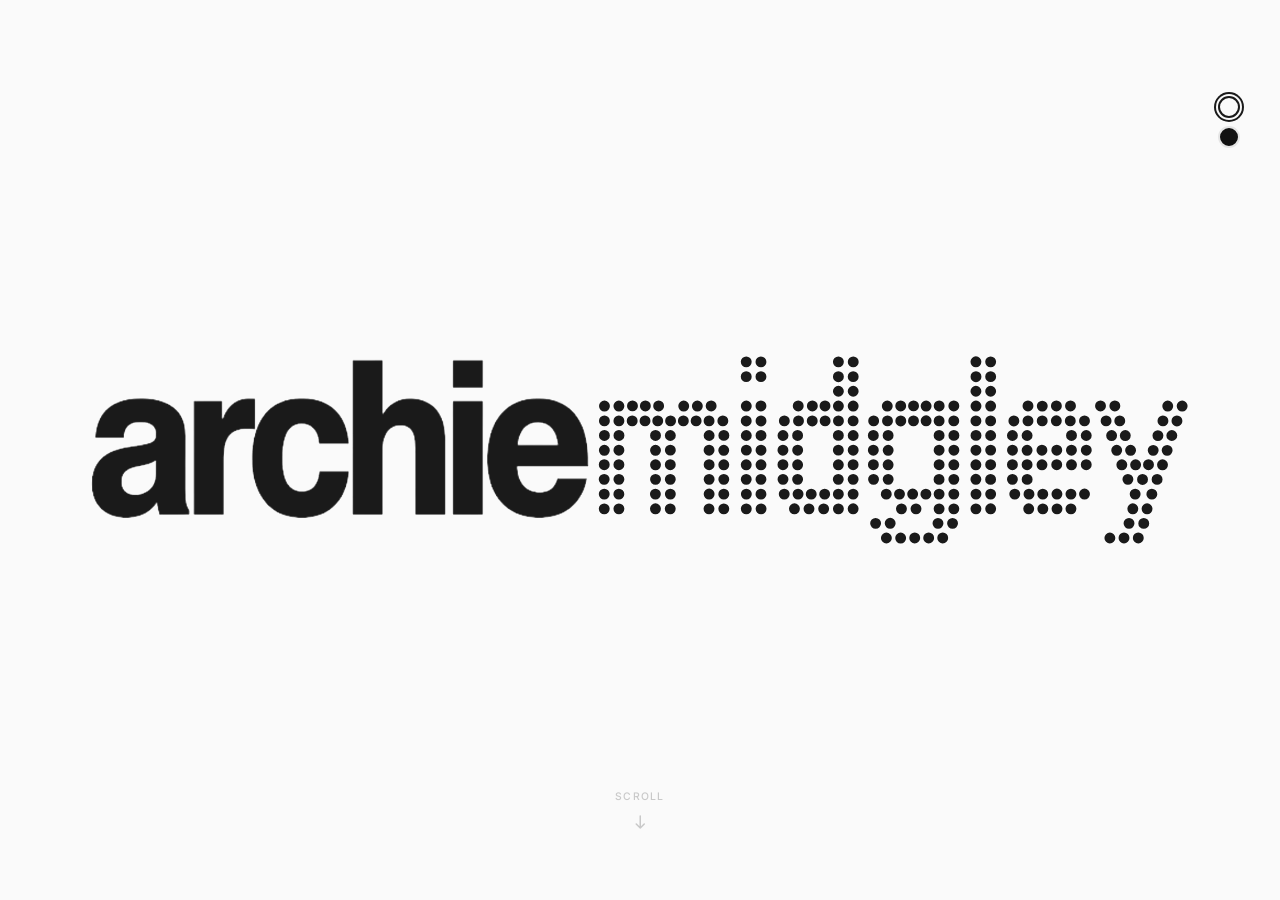
==== index.html @ 15569f4e "Replace floating Experience preview with an in-row gliding photo The photo now slides through the em" ====
<!DOCTYPE html>
<html lang="en">
<head>
    <meta charset="UTF-8">
    <meta name="viewport" content="width=device-width, initial-scale=1.0">
    <title>Archie Midgley - Design Engineer</title>
    <link rel="stylesheet" href="css/style.css?v=8">
    <link rel="preconnect" href="https://fonts.googleapis.com">
    <link rel="preconnect" href="https://fonts.gstatic.com" crossorigin>
    <link href="https://fonts.googleapis.com/css2?family=Bebas+Neue&family=Inter:wght@300;400;500;600;700&family=Space+Grotesk:wght@400;500;600;700&display=swap" rel="stylesheet">
</head>
<body>
    <!-- Navigation -->
    <nav class="nav" id="nav">
        <div class="nav__logo" id="menuToggle" aria-label="Toggle menu">
            <svg class="nav__icon" id="navIcon" viewBox="0 0 40 40" width="40" height="40">
                <line class="bar bar--left"  x1="8"  y1="28" x2="32" y2="28" stroke-width="2" stroke-linecap="round"/>
                <line class="bar bar--right" x1="8"  y1="20" x2="32" y2="20" stroke-width="2" stroke-linecap="round"/>
                <line class="bar bar--cross" x1="8"  y1="12" x2="32" y2="12" stroke-width="2" stroke-linecap="round"/>
            </svg>
        </div>
        <div class="nav__indicator">
            <span class="nav__section-label" id="sectionLabel">About</span>
        </div>
    </nav>

    <!-- Full-screen Menu Overlay -->
    <div class="menu" id="menu">
        <div class="menu__inner">
            <div class="menu__links">
                <a href="#about" class="menu__link" data-index="1">
                    <span class="menu__number">01</span>
                    <span class="menu__text">About</span>
                </a>
                <a href="#experience" class="menu__link" data-index="2">
                    <span class="menu__number">02</span>
                    <span class="menu__text">Experience</span>
                </a>
                <a href="#projects" class="menu__link" data-index="3">
                    <span class="menu__number">03</span>
                    <span class="menu__text">Projects</span>
                </a>
                <a href="#extras" class="menu__link" data-index="4">
                    <span class="menu__number">04</span>
                    <span class="menu__text">Extras</span>
                </a>
                <a href="#contact" class="menu__link" data-index="5">
                    <span class="menu__number">05</span>
                    <span class="menu__text">Contact</span>
                </a>
            </div>
            <div class="menu__footer">
                <p class="menu__footer-text">Design Engineer Portfolio</p>
            </div>
        </div>
    </div>

    <!-- Page Sections -->
    <main class="main" id="main">

        <!-- HERO TITLE -->
        <section class="section section--hero active" id="hero" data-section="0">
            <div class="hero" id="heroArea">
                <canvas class="hero__canvas" id="heroCanvas"></canvas>
                <h1 class="hero__title" id="heroTitle">Archie Midgley</h1>
                <div class="hero__scroll-hint">
                    <span>Scroll</span>
                    <svg width="16" height="24" viewBox="0 0 16 24" fill="none">
                        <path d="M8 4v12M4 12l4 4 4-4" stroke="currentColor" stroke-width="1.5" stroke-linecap="round" stroke-linejoin="round"/>
                    </svg>
                </div>
            </div>
        </section>

        <!-- ABOUT -->
        <section class="section section--about" id="about" data-section="1">
            <div class="section__container">
                <div class="section__header">
                    <span class="section__number">01</span>
                    <h1 class="section__title">About</h1>
                </div>
                <div class="about__grid">
                    <div class="about__portrait">
                        <div class="about__image-wrapper">
                            <img src="images/portrait.jpg?v=3" alt="Archie Midgley" class="about__image" onerror="this.parentElement.classList.add('placeholder')">
                            <div class="about__image-placeholder"><span>Your Photo</span></div>
                        </div>
                    </div>
                    <div class="about__content">
                        <h2 class="about__headline">Design Engineer<br>creating at the intersection of<br>form &amp; function.</h2>
                        <div class="about__bio">
                            <p>I'm Archie Midgley - a motivated engineer, pursuing a Masters degree in Design Engineering at <span style="color: var(--color-text); font-weight: 500;">Imperial College London</span>, whilst serving as COO at a footwear startup - Shape Shoes.</p>
                            <p>Currently in my final year of study, I am driven to create products where form, function, and manufacturing logic work as one cohesive system.</p>
                            <p>My work spans product design, industrial design, and medical engineering - always with a focus on simplicity and purpose.</p>
                        </div>
                        <div class="about__details">
                            <div class="about__detail">
                                <span class="about__label">Location</span>
                                <span class="about__value">London, United Kingdom</span>
                            </div>
                            <div class="about__detail">
                                <span class="about__label">Discipline</span>
                                <span class="about__value">Design Engineering (MEng)</span>
                            </div>
                            <div class="about__detail">
                                <span class="about__label">Focus</span>
                                <span class="about__value">Product &amp; Industrial Design</span>
                            </div>
                        </div>
                    </div>
                </div>
                <div class="section__footer-spacer"></div>
            </div>
        </section>

        <!-- EXPERIENCE -->
        <section class="section section--experience" id="experience" data-section="2">
            <div class="section__container">
                <div class="section__header">
                    <span class="section__number">02</span>
                    <h1 class="section__title">Experience</h1>
                </div>
                <div class="xp" id="xpList">
                    <a href="experience.html?id=1" class="xp__row xp__row--link" data-cursor="View">
                        <span class="xp__num">01</span>
                        <span class="xp__company">Shape Shoes</span>
                        <span class="xp__role">COO &amp; Design Engineer</span>
                        <span class="xp__date">Sep 2023 - Present</span>
                        <span class="xp__arrow" aria-hidden="true">&#8599;</span>
                        <div class="xp__detail">
                            <div class="xp__detail-inner">
                                <img src="images/experience-01.jpg" alt="Shape Shoes" class="xp__thumb" loading="lazy">
                                <p class="xp__desc">A London-based, 3D-printed footwear startup, designing shoes with major worldwide collaborations to tell artists' stories through physical design. Work spanning 3D-printed prototyping, iterative design for clients, and large-scale manufacturing operations.</p>
                                <div class="xp__tags"><span class="tag">CAD</span><span class="tag">DFMA</span><span class="tag">Additive Manufacturing</span><span class="tag">Marketing</span></div>
                                <span class="xp__cta">Open experience &#8599;</span>
                            </div>
                        </div>
                    </a>
                    <a href="experience.html?id=3" class="xp__row xp__row--link" data-cursor="View">
                        <span class="xp__num">02</span>
                        <span class="xp__company">Institute of Science Tokyo</span>
                        <span class="xp__role">Soft Robotics Research Intern</span>
                        <span class="xp__date">Sep 2026 - Oct 2026</span>
                        <span class="xp__arrow" aria-hidden="true">&#8599;</span>
                        <div class="xp__detail">
                            <div class="xp__detail-inner">
                                <img src="images/experience-06.jpg" alt="Institute of Science Tokyo" class="xp__thumb" loading="lazy">
                                <p class="xp__desc">A month at the Yoshida Research Group, building a wearable device driven by thin McKibben artificial muscles to actuate the index and middle fingers - controlled from an Arduino to play a piano melody or respond live to keyboard input.</p>
                                <div class="xp__tags"><span class="tag">Soft Robotics</span><span class="tag">Pneumatics</span><span class="tag">Pressure Calculations</span><span class="tag">Arduino</span></div>
                                <span class="xp__cta">Open experience &#8599;</span>
                            </div>
                        </div>
                    </a>
                    <a href="experience.html?id=2" class="xp__row xp__row--link" data-cursor="View">
                        <span class="xp__num">03</span>
                        <span class="xp__company">Orthoson</span>
                        <span class="xp__role">Design Engineer</span>
                        <span class="xp__date">Mar 2026 - Sep 2026</span>
                        <span class="xp__arrow" aria-hidden="true">&#8599;</span>
                        <div class="xp__detail">
                            <div class="xp__detail-inner">
                                <img src="images/experience-02-preview.jpg" alt="Orthoson" class="xp__thumb" loading="lazy">
                                <p class="xp__desc">Oxford-backed medical company developing a bio-structural gel to restore intervertebral disc degeneration and treat back pain. Tasked with designing the injection system tray and the user interface of the Pressure Monitoring System.</p>
                                <div class="xp__tags"><span class="tag">SolidWorks</span><span class="tag">DFMA</span><span class="tag">JavaScript</span></div>
                                <span class="xp__cta">Open experience &#8599;</span>
                            </div>
                        </div>
                    </a>
                    <div class="xp__row" tabindex="0">
                        <span class="xp__num">04</span>
                        <span class="xp__company">Onlock Learning</span>
                        <span class="xp__role">Web Designer &amp; Business Strategist</span>
                        <span class="xp__date">Jul 2023 - Jan 2024</span>
                        <span class="xp__arrow" aria-hidden="true">+</span>
                        <div class="xp__detail">
                            <div class="xp__detail-inner">
                                <img src="images/experience-03.jpg" alt="Onlock Learning" class="xp__thumb" loading="lazy">
                                <p class="xp__desc">STEM educational platform leveraging AI education tools. After aiding initial company development through media posts and business direction, I co-designed an addictive, web-based mathematics game to test mental maths skills and promote website engagement.</p>
                                <div class="xp__tags"><span class="tag">JavaScript</span><span class="tag">HTML</span><span class="tag">CSS</span><span class="tag">Business Strategy</span></div>
                                
                            </div>
                        </div>
                    </div>
                    <div class="xp__row" tabindex="0">
                        <span class="xp__num">05</span>
                        <span class="xp__company">BBC Newsnight</span>
                        <span class="xp__role">Graphic Design Intern</span>
                        <span class="xp__date">Jul 2023 - Aug 2023</span>
                        <span class="xp__arrow" aria-hidden="true">+</span>
                        <div class="xp__detail">
                            <div class="xp__detail-inner">
                                <img src="images/experience-04.jpg" alt="BBC Newsnight" class="xp__thumb" loading="lazy">
                                <p class="xp__desc">Designing graphic screens for Newsnight studio; exploring layout, composition, and motion - pushing designs through to moving imagery aired live on BBC Newsnight.</p>
                                <div class="xp__tags"><span class="tag">Graphic Design</span><span class="tag">Adobe Photoshop</span><span class="tag">Adobe After Effects</span></div>
                                
                            </div>
                        </div>
                    </div>
                    <div class="xp__row" tabindex="0">
                        <span class="xp__num">06</span>
                        <span class="xp__company">Brinkworth Design</span>
                        <span class="xp__role">Design Intern</span>
                        <span class="xp__date">Jun 2022 - Jul 2022</span>
                        <span class="xp__arrow" aria-hidden="true">+</span>
                        <div class="xp__detail">
                            <div class="xp__detail-inner">
                                <img src="images/experience-05.jpg" alt="Brinkworth Design" class="xp__thumb" loading="lazy">
                                <p class="xp__desc">Interior design studio with work spanning Harrods and Supreme. Tasked with creating initial design concepts for a new retail client in New York, and participated in the annual workshop event to design and manufacture a bespoke lighting system.</p>
                                <div class="xp__tags"><span class="tag">Prototyping</span><span class="tag">Lighting Design</span><span class="tag">Materials</span></div>
                                
                            </div>
                        </div>
                    </div>
                </div>
                <div class="section__footer-spacer"></div>
            </div>
        </section>

        <!-- PROJECTS -->
        <section class="section section--projects" id="projects" data-section="3">
            <div class="section__container">
                <div class="section__header">
                    <span class="section__number">03</span>
                    <h1 class="section__title">Projects</h1>
                </div>
                <div class="projects__grid">

                    <a href="project.html?id=1" class="project__card" data-cursor="View">
                        <div class="project__inner">
                            <div class="project__image-wrapper">
                                <img src="images/project-01.jpg" data-dark-src="images/project-01-dark.jpg" alt="Project 1" class="project__image" onerror="this.parentElement.classList.add('placeholder')">
                                <div class="project__image-placeholder"><span>Project Image</span></div>
                            </div>
                            <div class="project__glare" aria-hidden="true"></div>
                            <div class="project__info">
                                <span class="project__category"><span class="project__num">01</span>Human-Centered Design</span>
                                <h3 class="project__title">LumaPath</h3>
                                <div class="project__summary-wrap"><p class="project__summary">Refugee camp lighting system to improve evacuation safety.</p></div>
                            </div>
                        </div>
                    </a>

                    <a href="project.html?id=2" class="project__card" data-cursor="View">
                        <div class="project__inner">
                            <div class="project__image-wrapper">
                                <img src="images/project-02.jpg" data-dark-src="images/project-02-dark.jpg" alt="Project 2" class="project__image" onerror="this.parentElement.classList.add('placeholder')">
                                <div class="project__image-placeholder"><span>Project Image</span></div>
                            </div>
                            <div class="project__glare" aria-hidden="true"></div>
                            <div class="project__info">
                                <span class="project__category"><span class="project__num">02</span>Industrial Futures Design</span>
                                <h3 class="project__title">Byte</h3>
                                <div class="project__summary-wrap"><p class="project__summary">Improving circadian health through salivary biomarker tracking.</p></div>
                            </div>
                        </div>
                    </a>

                    <a href="project.html?id=4" class="project__card" data-cursor="View">
                        <div class="project__inner">
                            <div class="project__image-wrapper">
                                <img src="images/project-04.jpg" data-dark-src="images/project-04-dark.jpg" alt="Project 4" class="project__image" onerror="this.parentElement.classList.add('placeholder')">
                                <div class="project__image-placeholder"><span>Project Image</span></div>
                            </div>
                            <div class="project__glare" aria-hidden="true"></div>
                            <div class="project__info">
                                <span class="project__category"><span class="project__num">03</span>Audio Experience Design</span>
                                <h3 class="project__title">Ponder</h3>
                                <div class="project__summary-wrap"><p class="project__summary">Immersive audio installation to prompt sustainability within our oceans.</p></div>
                            </div>
                        </div>
                    </a>

                    <a href="project.html?id=5" class="project__card" data-cursor="View">
                        <div class="project__inner">
                            <div class="project__image-wrapper">
                                <img src="images/project-05.jpg" data-dark-src="images/project-05-dark.jpg" alt="Project 5" class="project__image" onerror="this.parentElement.classList.add('placeholder')">
                                <div class="project__image-placeholder"><span>Project Image</span></div>
                            </div>
                            <div class="project__glare" aria-hidden="true"></div>
                            <div class="project__info">
                                <span class="project__category"><span class="project__num">04</span>Finite Element Analysis</span>
                                <h3 class="project__title">Temporomandibular Implant</h3>
                                <div class="project__summary-wrap"><p class="project__summary">Optimising and testing an weight-optimised implant.</p></div>
                            </div>
                        </div>
                    </a>

                    <a href="project.html?id=6" class="project__card" data-cursor="View">
                        <div class="project__inner">
                            <div class="project__image-wrapper">
                                <img src="images/project-06.jpg" data-dark-src="images/project-06-dark.jpg" alt="Project 6" class="project__image" onerror="this.parentElement.classList.add('placeholder')">
                                <div class="project__image-placeholder"><span>Project Image</span></div>
                            </div>
                            <div class="project__glare" aria-hidden="true"></div>
                            <div class="project__info">
                                <span class="project__category"><span class="project__num">05</span>Physical Electronics</span>
                                <h3 class="project__title">HighLighter</h3>
                                <div class="project__summary-wrap"><p class="project__summary">Spotlight-tracked pen movement for illuminated reading or writing.</p></div>
                            </div>
                        </div>
                    </a>

                    <a href="project.html?id=8" class="project__card" data-cursor="View">
                        <div class="project__inner">
                            <div class="project__image-wrapper">
                                <img src="images/project-08.jpg" data-dark-src="images/project-08-dark.jpg" alt="Project 8" class="project__image" onerror="this.parentElement.classList.add('placeholder')">
                                <div class="project__image-placeholder"><span>Project Image</span></div>
                            </div>
                            <div class="project__glare" aria-hidden="true"></div>
                            <div class="project__info">
                                <span class="project__category"><span class="project__num">06</span>Medical Design Engineering</span>
                                <h3 class="project__title">Leap Pen</h3>
                                <div class="project__summary-wrap"><p class="project__summary">Making insulin injections a pain-free learning process for kids.</p></div>
                            </div>
                        </div>
                    </a>

                </div>
                <div class="section__footer-spacer"></div>
            </div>
        </section>

        <!-- EXTRAS -->
        <section class="section section--extras" id="extras" data-section="4">
            <div class="section__container">
                <div class="section__header">
                    <span class="section__number">04</span>
                    <h1 class="section__title">Extras</h1>
                </div>
                <div class="extra__grid">

                    <div class="extra__item">
                        <div class="extra__image-wrapper">
                            <img src="images/extra-01.jpg" alt="Shotokan Karate" class="extra__image" onerror="this.parentElement.classList.add('placeholder')">
                            <div class="extra__image-placeholder"><span>Image</span></div>
                        </div>
                        <div class="extra__title">Shotokan Karate</div>
                        <p class="extra__desc">2nd Dan black belt and former member of the England squad; years of training in discipline and teamwork.</p>
                    </div>

                    <div class="extra__item">
                        <div class="extra__image-wrapper">
                            <img src="images/extra-04.jpg?v=2" alt="Imperial Advisory Board Meeting" class="extra__image" onerror="this.parentElement.classList.add('placeholder')">
                            <div class="extra__image-placeholder"><span>Image</span></div>
                        </div>
                        <div class="extra__title">Imperial Advisory Board 2025</div>
                        <p class="extra__desc">Spoke and presented a gift at the 2025 Annual Imperial College Advisory Board meeting.</p>
                    </div>

                    <div class="extra__item">
                        <div class="extra__image-wrapper">
                            <img src="images/extra-02.jpg" alt="National Art &amp; Design Saturday Club" class="extra__image" onerror="this.parentElement.classList.add('placeholder')">
                            <div class="extra__image-placeholder"><span>Image</span></div>
                        </div>
                        <div class="extra__title">National Art &amp; Design Saturday Club</div>
                        <p class="extra__desc">Completed the national Saturday Club programme, with final work selected and presented at Somerset House.</p>
                    </div>

                    <div class="extra__item">
                        <div class="extra__image-wrapper">
                            <img src="images/extra-03.jpg" alt="P&amp;G Design Hackathon" class="extra__image" onerror="this.parentElement.classList.add('placeholder')">
                            <div class="extra__image-placeholder"><span>Image</span></div>
                        </div>
                        <div class="extra__title">AIESEC Hackathon Winner</div>
                        <p class="extra__desc">1st Place at the AIESEC x IMPERIAL robotics design engineering hackathon.</p>
                    </div>

                </div>
                <div class="section__footer-spacer"></div>
            </div>
        </section>

        <!-- CONTACT -->
        <section class="section section--contact" id="contact" data-section="5">
            <div class="section__container">
                <div class="section__header">
                    <span class="section__number">05</span>
                    <h1 class="section__title">Contact</h1>
                </div>
                <div class="contact__centered">
                    <h2 class="contact__headline">Let's work<br>together.</h2>
                    <p class="contact__text">I'm always open to new opportunities - whether that's an internship, collaboration, or just a conversation. Feel free to get in touch and say hello!</p>
                    <div class="contact__links">
                        <a href="mailto:midgleyarchie@gmail.com" class="contact__link">
                            <span class="contact__link-label">Email</span>
                            <span class="contact__link-value">midgleyarchie@gmail.com</span>
                        </a>
                        <a href="tel:+447512574099" class="contact__link">
                            <span class="contact__link-label">Phone</span>
                            <span class="contact__link-value">+44 7512 574099</span>
                        </a>
                        <a href="https://linkedin.com/in/archie-midgley" target="_blank" rel="noopener" class="contact__link">
                            <span class="contact__link-label">LinkedIn</span>
                            <span class="contact__link-value">linkedin.com/in/archie-midgley</span>
                        </a>
                    </div>
                </div>
                <div class="section__footer-spacer"></div>
            </div>
        </section>

    </main>

    <!-- Theme Switcher -->
    <div class="theme-switcher" id="themeSwitcher">
        <button class="theme-switcher__btn theme-switcher__btn--light active" data-theme="light" aria-label="Light theme"></button>
        <button class="theme-switcher__btn theme-switcher__btn--dark" data-theme="dark" aria-label="Dark theme"></button>
    </div>

    <!-- Page Progress -->
    <div class="progress" id="progress">
        <div class="progress__track">
            <div class="progress__fill" id="progressFill"></div>
        </div>
        <div class="progress__dots">
            <button class="progress__dot active" data-section="0" aria-label="Go to Home"></button>
            <button class="progress__dot" data-section="1" aria-label="Go to About"></button>
            <button class="progress__dot" data-section="2" aria-label="Go to Experience"></button>
            <button class="progress__dot" data-section="3" aria-label="Go to Projects"></button>
            <button class="progress__dot" data-section="4" aria-label="Go to Extras"></button>
            <button class="progress__dot" data-section="5" aria-label="Go to Contact"></button>
        </div>
    </div>

    <script src="js/cursor.js?v=5"></script>
    <script src="js/main.js?v=3"></script>
    <script src="js/logo-data.js?v=4"></script>
    <script src="js/warp.js?v=4"></script>
    <script src="js/lists.js?v=2"></script>
</body>
</html>
---- css/style.css ----
/* ============================================
   DESIGN ENGINEER PORTFOLIO
   Minimalist · Industrial · Modern
   ============================================ */

/* --- Reset & Base --- */
*, *::before, *::after {
    margin: 0;
    padding: 0;
    box-sizing: border-box;
}

:root {
    --color-bg: #FAFAFA;
    --color-surface: #FFFFFF;
    --color-text: #1A1A1A;
    --color-text-secondary: #6B6B6B;
    --color-text-tertiary: #999999;
    --color-accent: #1A1A1A;
    --color-border: #E5E5E5;
    --color-border-light: #F0F0F0;
    --color-hover: #F5F5F5;
    --color-tag-bg: #F2F2F2;

    --font-primary: 'Inter', -apple-system, BlinkMacSystemFont, sans-serif;
    --font-display: 'Space Grotesk', 'Inter', sans-serif;

    --space-xs: 0.5rem;
    --space-sm: 1rem;
    --space-md: 1.5rem;
    --space-lg: 2.5rem;
    --space-xl: 4rem;
    --space-2xl: 6rem;
    --space-3xl: 10rem;

    --nav-height: 80px;
    --transition-fast: 0.2s cubic-bezier(0.4, 0, 0.2, 1);
    --transition-medium: 0.4s cubic-bezier(0.4, 0, 0.2, 1);
    --transition-slow: 0.6s cubic-bezier(0.4, 0, 0.2, 1);
    --transition-spring: 0.8s cubic-bezier(0.16, 1, 0.3, 1);
}

html {
    font-size: 16px;
    scroll-behavior: smooth;
    -webkit-font-smoothing: antialiased;
    -moz-osx-font-smoothing: grayscale;
    cursor: none;
}

/* --- Custom Cursor --- */
.cursor {
    position: fixed;
    top: 0;
    left: 0;
    width: 16px;
    height: 16px;
    border-radius: 50%;
    border: 2.5px solid #1A1A1A;
    pointer-events: none;
    z-index: 99999;
    transform: translate(-50%, -50%);
    transition: width 0.25s cubic-bezier(0.25, 0.46, 0.45, 0.94),
                height 0.25s cubic-bezier(0.25, 0.46, 0.45, 0.94),
                background-color 0.25s ease,
                border-color 0.25s ease,
                opacity 0.25s ease;
    background: transparent;
    will-change: transform;
}

.cursor--hover {
    width: 50px;
    height: 50px;
    background: rgba(26, 26, 26, 0.08);
    border-color: #1A1A1A;
}

.cursor--hidden {
    opacity: 0;
}

body.dark .cursor {
    border-color: #F0F0F0;
}

body.dark .cursor--hover {
    background: rgba(240, 240, 240, 0.1);
    border-color: #F0F0F0;
}

/* Hide default cursor on all interactive elements */
*, *::before, *::after {
    cursor: none;
}

a, button, [role="button"], input, select, textarea, label {
    cursor: none;
}

body {
    font-family: var(--font-primary);
    background-color: var(--color-bg);
    color: var(--color-text);
    line-height: 1.6;
    overflow: hidden;
    height: 100vh;
    width: 100vw;
}

body.body--project {
    overflow-y: auto;
    overflow-x: hidden;
    height: auto;
}

a {
    color: inherit;
    text-decoration: none;
}

img {
    display: block;
    max-width: 100%;
    height: auto;
}

button {
    border: none;
    background: none;
    cursor: pointer;
    font-family: inherit;
}

/* --- Typography Scale --- */
h1 {
    font-family: var(--font-display);
    font-size: clamp(3rem, 8vw, 6rem);
    font-weight: 600;
    line-height: 1.05;
    letter-spacing: -0.03em;
    color: var(--color-text);
}

h2 {
    font-family: var(--font-display);
    font-size: clamp(1.75rem, 4vw, 2.75rem);
    font-weight: 500;
    line-height: 1.2;
    letter-spacing: -0.02em;
    color: var(--color-text);
}

h3 {
    font-family: var(--font-display);
    font-size: clamp(1.25rem, 2.5vw, 1.75rem);
    font-weight: 500;
    line-height: 1.3;
    letter-spacing: -0.01em;
}

p {
    font-size: 1rem;
    line-height: 1.7;
    color: var(--color-text-secondary);
    max-width: 600px;
}

/* --- Navigation --- */
.nav {
    position: fixed;
    top: 0;
    left: 0;
    right: 0;
    height: var(--nav-height);
    display: flex;
    align-items: center;
    justify-content: space-between;
    padding: 0 var(--space-lg);
    z-index: 1000;
    background: transparent;
    transition: background var(--transition-fast);
}

.nav__logo {
    width: 40px;
    height: 40px;
    cursor: pointer;
    display: flex;
    align-items: center;
    justify-content: center;
    position: relative;
    z-index: 1001;
}

.nav__back {
    width: 40px;
    height: 40px;
    display: flex;
    align-items: center;
    justify-content: center;
    color: var(--color-text);
    transition: transform var(--transition-fast);
}

.nav__back:hover {
    transform: translateX(-3px);
}

.nav__icon {
    transition: transform var(--transition-spring);
}

.nav__icon .bar {
    stroke: var(--color-text);
    transition: all 0.5s cubic-bezier(0.16, 1, 0.3, 1);
}

.nav__indicator {
    opacity: 1;
    transition: opacity var(--transition-fast);
}

.nav__section-label {
    font-family: var(--font-primary);
    font-size: 0.75rem;
    font-weight: 500;
    letter-spacing: 0.1em;
    text-transform: uppercase;
    color: var(--color-text-secondary);
}

/* --- Full-screen Menu --- */
.menu {
    position: fixed;
    top: 0;
    left: 0;
    width: 100vw;
    height: 100vh;
    background: var(--color-surface);
    z-index: 999;
    display: flex;
    align-items: center;
    justify-content: center;
    opacity: 0;
    visibility: hidden;
    transition: opacity var(--transition-slow), visibility var(--transition-slow);
}

.menu.active {
    opacity: 1;
    visibility: visible;
}

.menu__inner {
    text-align: left;
    width: 100%;
    max-width: 800px;
    padding: 0 var(--space-lg);
}

.menu__links {
    display: flex;
    flex-direction: column;
    gap: var(--space-md);
}

.menu__link {
    display: flex;
    align-items: baseline;
    gap: var(--space-md);
    padding: var(--space-sm) 0;
    border-bottom: 1px solid var(--color-border-light);
    opacity: 0;
    transform: translateY(30px);
    transition: opacity var(--transition-medium), transform var(--transition-spring), color var(--transition-fast);
}

.menu.active .menu__link {
    opacity: 1;
    transform: translateY(0);
}

.menu.active .menu__link:nth-child(1) { transition-delay: 0.1s; }
.menu.active .menu__link:nth-child(2) { transition-delay: 0.15s; }
.menu.active .menu__link:nth-child(3) { transition-delay: 0.2s; }
.menu.active .menu__link:nth-child(4) { transition-delay: 0.25s; }
.menu.active .menu__link:nth-child(5) { transition-delay: 0.3s; }

.menu__link:hover {
    color: var(--color-text-tertiary);
}

.menu__link:hover .menu__text {
    transform: translateX(10px);
}

.menu__number {
    font-family: var(--font-primary);
    font-size: 0.8rem;
    font-weight: 400;
    color: var(--color-text-tertiary);
    letter-spacing: 0.05em;
    min-width: 30px;
}

.menu__text {
    font-family: var(--font-display);
    font-size: clamp(2.5rem, 6vw, 5rem);
    font-weight: 600;
    letter-spacing: -0.03em;
    line-height: 1.1;
    transition: transform var(--transition-spring);
}

.menu__footer {
    margin-top: var(--space-2xl);
    opacity: 0;
    transform: translateY(20px);
    transition: opacity var(--transition-medium) 0.3s, transform var(--transition-spring) 0.3s;
}

.menu.active .menu__footer {
    opacity: 1;
    transform: translateY(0);
}

.menu__footer-text {
    font-size: 0.8rem;
    color: var(--color-text-tertiary);
    letter-spacing: 0.08em;
    text-transform: uppercase;
}

/* --- Main Content --- */
.main {
    height: 100vh;
    overflow: hidden;
    position: relative;
}

/* --- Sections --- */
.section {
    position: absolute;
    top: 0;
    left: 0;
    width: 100%;
    height: 100vh;
    overflow-y: auto;
    padding: calc(var(--nav-height) + var(--space-md)) var(--space-lg) var(--space-lg);
    opacity: 0;
    visibility: hidden;
    transform: translateY(40px);
    transition: opacity var(--transition-slow), transform var(--transition-spring), visibility var(--transition-slow);
    scrollbar-width: thin;
    scrollbar-color: var(--color-border) transparent;
}

.section::-webkit-scrollbar {
    width: 4px;
}

.section::-webkit-scrollbar-track {
    background: transparent;
}

.section::-webkit-scrollbar-thumb {
    background: var(--color-border);
    border-radius: 2px;
}

.section.active {
    opacity: 1;
    visibility: visible;
    transform: translateY(0);
    z-index: 1;
}

.section__container {
    max-width: 1200px;
    margin: 0 auto;
}

.section__header {
    display: flex;
    align-items: baseline;
    gap: var(--space-md);
    margin-bottom: var(--space-2xl);
}

.section__number {
    font-family: var(--font-primary);
    font-size: 0.8rem;
    font-weight: 400;
    color: var(--color-text-tertiary);
    letter-spacing: 0.05em;
}

.section__title {
    opacity: 0;
    transform: translateY(20px);
    animation: none;
}

.section.active .section__title {
    animation: fadeInUp 0.8s cubic-bezier(0.16, 1, 0.3, 1) 0.1s forwards;
}

.section__footer-spacer {
    height: 15vh;
}

@keyframes fadeInUp {
    to {
        opacity: 1;
        transform: translateY(0);
    }
}

/* --- Hero Title Section --- */
.section--hero {
    padding: 0;
}

.hero {
    width: 100%;
    height: 100vh;
    display: flex;
    align-items: center;
    justify-content: center;
    position: relative;
    overflow: hidden;
    background: var(--color-bg);
}

.hero__canvas {
    position: absolute;
    top: 0;
    left: 0;
    width: 100%;
    height: 100%;
    z-index: 1;
}

.hero__title {
    position: absolute;
    opacity: 0;
    pointer-events: none;
    user-select: none;
    z-index: -1;
}

.hero__scroll-hint {
    position: absolute;
    bottom: var(--space-xl);
    left: 50%;
    transform: translateX(-50%);
    display: flex;
    flex-direction: column;
    align-items: center;
    gap: 6px;
    z-index: 3;
    opacity: 0.5;
    animation: hintBounce 2s ease-in-out infinite;
}

.hero__scroll-hint span {
    font-family: var(--font-primary);
    font-size: 0.65rem;
    font-weight: 500;
    letter-spacing: 0.12em;
    text-transform: uppercase;
    color: var(--color-text-tertiary);
}

.hero__scroll-hint svg {
    color: var(--color-text-tertiary);
}

@keyframes hintBounce {
    0%, 100% { transform: translateX(-50%) translateY(0); }
    50% { transform: translateX(-50%) translateY(6px); }
}

/* Hide nav and progress on hero */
body.hero-active .nav {
    opacity: 0;
    pointer-events: none;
    transition: opacity var(--transition-medium);
}

body.hero-active .progress {
    opacity: 0;
    pointer-events: none;
    transition: opacity var(--transition-medium);
}

body.hero-active .theme-switcher {
    z-index: 1001;
}

body:not(.hero-active) .nav,
body:not(.hero-active) .progress {
    opacity: 1;
    pointer-events: auto;
    transition: opacity var(--transition-medium);
}

/* --- Clickable Experience Items --- */
.experience__item--link {
    display: grid;
    grid-template-columns: 300px 1fr;
    gap: var(--space-lg);
    align-items: start;
    padding-bottom: var(--space-lg);
    border-bottom: 1px solid var(--color-border-light);
    text-decoration: none;
    color: inherit;
    cursor: pointer;
    transition: opacity var(--transition-fast);
}

.experience__item--link:hover {
    opacity: 0.75;
}

.experience__item--link:hover .experience__company {
    color: var(--color-text-secondary);
}

/* --- About Section --- */
.about__grid {
    display: grid;
    grid-template-columns: 1fr 1.4fr;
    gap: var(--space-2xl);
    align-items: stretch;
}

.about__portrait {
    position: relative;
    top: 0;
}

.about__image-wrapper {
    width: 100%;
    aspect-ratio: 3 / 4;
    overflow: hidden;
    background: var(--color-tag-bg);
    position: relative;
}

.about__image {
    width: 100%;
    height: 100%;
    object-fit: cover;
    transition: transform var(--transition-slow);
}

.about__image-wrapper:hover .about__image {
    transform: scale(1.03);
}

.about__image-wrapper.placeholder .about__image {
    display: none;
}

.about__image-placeholder,
.experience__image-placeholder,
.project__image-placeholder,
.extra__image-placeholder {
    position: absolute;
    inset: 0;
    display: none;
    align-items: center;
    justify-content: center;
    background: var(--color-tag-bg);
    color: var(--color-text-tertiary);
    font-size: 0.85rem;
    font-weight: 500;
    letter-spacing: 0.05em;
}

.placeholder .about__image-placeholder,
.placeholder .experience__image-placeholder,
.placeholder .project__image-placeholder,
.placeholder .extra__image-placeholder {
    display: flex;
}

.about__content {
    padding-top: var(--space-sm);
    display: flex;
    flex-direction: column;
}

.about__headline {
    margin-bottom: var(--space-lg);
    opacity: 0;
    transform: translateY(20px);
}

.section.active .about__headline {
    animation: fadeInUp 0.8s cubic-bezier(0.16, 1, 0.3, 1) 0.2s forwards;
}

/* About content fades in together (no internal stagger) for a cleaner reveal */
.section--about.section.active .section__title {
    animation-delay: 0.2s;
}

.about__bio {
    margin-bottom: var(--space-lg);
}

.about__bio p {
    margin-bottom: var(--space-xs);
    opacity: 0;
    transform: translateY(15px);
}

.section.active .about__bio p {
    animation: fadeInUp 0.7s cubic-bezier(0.16, 1, 0.3, 1) 0.2s forwards;
}

.about__details {
    display: flex;
    flex-direction: column;
    gap: 0;
    margin-top: auto;           /* sit on the bottom edge of the portrait */
    padding-top: var(--space-sm);
    border-top: 1px solid var(--color-border);
}

.about__detail {
    display: flex;
    justify-content: space-between;
    align-items: center;
    padding: 0.4rem 0;
}

.about__detail:last-child {
    padding-bottom: 0;
}

.about__label {
    font-size: 0.8rem;
    font-weight: 500;
    color: var(--color-text-tertiary);
    text-transform: uppercase;
    letter-spacing: 0.08em;
}

.about__value {
    font-size: 0.95rem;
    font-weight: 400;
    color: var(--color-text);
}

/* --- Experience Section --- */
.experience__list {
    display: flex;
    flex-direction: column;
    gap: var(--space-lg);
}

.experience__item {
    display: grid;
    grid-template-columns: 300px 1fr;
    gap: var(--space-lg);
    align-items: start;
    padding-bottom: var(--space-lg);
    border-bottom: 1px solid var(--color-border-light);
    opacity: 0;
    transform: translateY(30px);
}

.section.active .experience__item {
    animation: fadeInUp 0.8s cubic-bezier(0.16, 1, 0.3, 1) forwards;
}

.section.active .experience__item:nth-child(1) { animation-delay: 0.2s; }
.section.active .experience__item:nth-child(2) { animation-delay: 0.35s; }
.section.active .experience__item:nth-child(3) { animation-delay: 0.5s; }
.section.active .experience__item:nth-child(4) { animation-delay: 0.65s; }
.section.active .experience__item:nth-child(5) { animation-delay: 0.8s; }

.experience__item:last-child {
    border-bottom: none;
    padding-bottom: 0;
}

.experience__image-wrapper {
    width: 100%;
    aspect-ratio: 4 / 3;
    overflow: hidden;
    background: var(--color-tag-bg);
    position: relative;
}

.experience__image {
    width: 100%;
    height: 100%;
    object-fit: cover;
    transition: transform var(--transition-slow);
}

.experience__image-wrapper:hover .experience__image {
    transform: scale(1.05);
}

.experience__content-col {
    display: flex;
    flex-direction: column;
    justify-content: flex-start;
}

.experience__meta {
    display: flex;
    gap: var(--space-md);
    margin-bottom: 2px;
}

.experience__date,
.experience__role {
    font-size: 0.8rem;
    font-weight: 500;
    color: var(--color-text-tertiary);
    text-transform: uppercase;
    letter-spacing: 0.06em;
}

.experience__role::before {
    content: '-';
    margin-right: var(--space-xs);
}

.experience__company {
    margin-bottom: var(--space-xs);
}

.experience__description {
    margin-bottom: var(--space-xs);
}

.experience__tags {
    display: flex;
    flex-wrap: wrap;
    gap: var(--space-xs);
}

.tag {
    display: inline-block;
    padding: 0.35rem 0.85rem;
    background: var(--color-tag-bg);
    font-size: 0.75rem;
    font-weight: 500;
    color: var(--color-text-secondary);
    letter-spacing: 0.03em;
    border-radius: 0;
    transition: background var(--transition-fast), color var(--transition-fast);
}

.tag:hover {
    background: var(--color-text);
    color: var(--color-surface);
}

/* --- Projects Section --- */
.projects__grid {
    display: grid;
    grid-template-columns: repeat(2, 1fr);
    gap: var(--space-lg);
    align-items: start;
}

.project__card {
    display: block;
    text-decoration: none;
    color: inherit;
    cursor: pointer;
    opacity: 0;
    transform: translateY(30px);
    transition: transform var(--transition-fast);
}

.project__image-col {
    width: 100%;
    margin-bottom: var(--space-sm);
}

.section.active .project__card {
    animation: fadeInUp 0.8s cubic-bezier(0.16, 1, 0.3, 1) forwards;
}

.section.active .projects__grid .project__card:nth-child(1) { animation-delay: 0.15s; }
.section.active .projects__grid .project__card:nth-child(2) { animation-delay: 0.2s; }
.section.active .projects__grid .project__card:nth-child(3) { animation-delay: 0.3s; }
.section.active .projects__grid .project__card:nth-child(4) { animation-delay: 0.35s; }
.section.active .projects__grid .project__card:nth-child(5) { animation-delay: 0.45s; }
.section.active .projects__grid .project__card:nth-child(6) { animation-delay: 0.5s; }
.section.active .projects__grid .project__card:nth-child(7) { animation-delay: 0.6s; }
.section.active .projects__grid .project__card:nth-child(8) { animation-delay: 0.65s; }

.project__image-wrapper {
    width: 100%;
    aspect-ratio: 4 / 3;
    overflow: hidden;
    background: var(--color-tag-bg);
    position: relative;
}

.project__image {
    width: 100%;
    height: 100%;
    object-fit: cover;
    transition: transform var(--transition-slow);
}

.project__card:hover .project__image {
    transform: scale(1.05);
}

.project__info {
    display: flex;
    flex-direction: column;
    justify-content: flex-start;
}

.project__category {
    font-size: 0.75rem;
    font-weight: 500;
    color: var(--color-text-tertiary);
    text-transform: uppercase;
    letter-spacing: 0.08em;
    display: block;
    margin-bottom: 2px;
}

.project__title {
    margin-bottom: var(--space-xs);
    transition: color var(--transition-fast);
}

.project__card:hover .project__title {
    color: var(--color-text-secondary);
}

.project__summary {
    font-size: 0.9rem;
    line-height: 1.6;
    color: var(--color-text-secondary);
    max-width: none;
}

/* --- Extracurricular Section --- */
.extra__grid {
    display: grid;
    grid-template-columns: repeat(4, 1fr);
    gap: var(--space-xl) var(--space-md);
    align-items: start;
}

.extra__item {
    opacity: 0;
    transform: translateY(20px);
}

.section.active .extra__item {
    animation: fadeInUp 0.7s cubic-bezier(0.16, 1, 0.3, 1) forwards;
}

.section.active .extra__item:nth-child(1) { animation-delay: 0.2s; }
.section.active .extra__item:nth-child(2) { animation-delay: 0.3s; }
.section.active .extra__item:nth-child(3) { animation-delay: 0.4s; }
.section.active .extra__item:nth-child(4) { animation-delay: 0.5s; }

.extra__image-wrapper {
    width: 100%;
    aspect-ratio: 4 / 3;
    overflow: hidden;
    background: var(--color-tag-bg);
    margin-bottom: var(--space-sm);
    position: relative;
}

.extra__image {
    width: 100%;
    height: 100%;
    object-fit: cover;
    transition: transform var(--transition-slow);
}

.extra__item:hover .extra__image {
    transform: scale(1.05);
}

.extra__title {
    font-family: var(--font-display);
    font-size: 1rem;
    font-weight: 500;
    color: var(--color-text);
    line-height: 1.35;
    margin-bottom: 0.6rem;
    letter-spacing: -0.01em;
}

.extra__desc {
    font-size: 0.85rem;
    line-height: 1.75;
    color: var(--color-text-tertiary);
    max-width: none;
}

/* --- Contact Section (centered, no form) --- */
.contact__centered {
    max-width: 640px;
    margin: 0 auto;
    text-align: center;
}

.contact__headline {
    margin-bottom: var(--space-md);
    opacity: 0;
    transform: translateY(20px);
}

.section.active .contact__headline {
    animation: fadeInUp 0.8s cubic-bezier(0.16, 1, 0.3, 1) 0.2s forwards;
}

.contact__text {
    margin-bottom: var(--space-xl);
    margin-left: auto;
    margin-right: auto;
    opacity: 0;
    transform: translateY(15px);
}

.section.active .contact__text {
    animation: fadeInUp 0.8s cubic-bezier(0.16, 1, 0.3, 1) 0.2s forwards;
}

.contact__links {
    display: flex;
    flex-direction: column;
    gap: 0;
    text-align: left;
    opacity: 0;
    transform: translateY(15px);
}

.section.active .contact__links {
    animation: fadeInUp 0.8s cubic-bezier(0.16, 1, 0.3, 1) 0.2s forwards;
}

.contact__link {
    display: flex;
    justify-content: space-between;
    align-items: center;
    padding: var(--space-md) 0;
    border-bottom: 1px solid var(--color-border-light);
    transition: padding-left var(--transition-medium);
}

.contact__link:first-child {
    border-top: 1px solid var(--color-border-light);
}

.contact__link:hover {
    padding-left: var(--space-sm);
}

.contact__link-label {
    font-size: 0.8rem;
    font-weight: 500;
    color: var(--color-text-tertiary);
    text-transform: uppercase;
    letter-spacing: 0.06em;
}

.contact__link-value {
    font-size: 0.95rem;
    font-weight: 400;
    color: var(--color-text);
    transition: color var(--transition-fast);
}

.contact__link:hover .contact__link-value {
    color: var(--color-text-secondary);
}

/* --- Progress Indicator --- */
.progress {
    position: fixed;
    right: var(--space-lg);
    top: 50%;
    transform: translateY(-50%);
    z-index: 100;
    display: flex;
    flex-direction: column;
    align-items: center;
    gap: var(--space-sm);
}

.progress__track {
    width: 2px;
    height: 60px;
    background: var(--color-border);
    position: relative;
    border-radius: 1px;
    overflow: hidden;
}

.progress__fill {
    position: absolute;
    top: 0;
    left: 0;
    width: 100%;
    height: 20%;
    background: var(--color-text);
    transition: top var(--transition-spring), height var(--transition-spring);
}

.progress__dots {
    display: flex;
    flex-direction: column;
    gap: 12px;
    margin-top: var(--space-xs);
}

.progress__dot {
    width: 8px;
    height: 8px;
    border-radius: 50%;
    background: var(--color-border);
    transition: background var(--transition-fast), transform var(--transition-fast);
    cursor: pointer;
}

.progress__dot.active {
    background: var(--color-text);
    transform: scale(1.3);
}

.progress__dot:hover {
    background: var(--color-text-secondary);
}

/* ============================================
   PROJECT DETAIL PAGE
   ============================================ */
.project-detail {
    padding-top: var(--nav-height);
}

.project-detail__hero {
    padding: var(--space-2xl) var(--space-lg) var(--space-lg);
}

.project-detail__hero-inner {
    max-width: 1200px;
    margin: 0 auto;
}

.project-detail__category {
    display: block;
    font-size: 0.8rem;
    font-weight: 500;
    color: var(--color-text-tertiary);
    text-transform: uppercase;
    letter-spacing: 0.08em;
    margin-bottom: var(--space-md);
}

.project-detail__title {
    font-family: var(--font-display);
    font-size: clamp(2.5rem, 7vw, 5rem);
    font-weight: 600;
    line-height: 1.05;
    letter-spacing: -0.03em;
    margin-bottom: var(--space-xl);
}

.project-detail__meta {
    display: flex;
    gap: var(--space-xl);
    flex-wrap: wrap;
}

.project-detail__meta-item {
    display: flex;
    flex-direction: column;
    gap: 4px;
}

.project-detail__meta-label {
    font-size: 0.75rem;
    font-weight: 500;
    color: var(--color-text-tertiary);
    text-transform: uppercase;
    letter-spacing: 0.06em;
}

.project-detail__meta-value {
    font-size: 1rem;
    font-weight: 400;
    color: var(--color-text);
}

/* Hero Image */
.project-detail__hero-image {
    padding: 0 var(--space-lg) var(--space-lg);
}

.project-detail__image-full {
    max-width: 1200px;
    margin: 0 auto;
    overflow: hidden;
    background: var(--color-tag-bg);
}
.project-detail__image-full > .project-detail__img {
    display: block;
    width: 100%;
    height: auto;
    aspect-ratio: 16 / 9;
    object-fit: cover;
}

/* detail image sizing handled in robust rules below */

/* Two-column content sections */
.project-detail__section {
    padding: var(--space-xl) var(--space-lg);
}

.project-detail__container {
    max-width: 1200px;
    margin: 0 auto;
}

.project-detail__two-col {
    display: grid;
    grid-template-columns: 0.35fr 0.65fr;
    gap: var(--space-xl);
}

.project-detail__heading {
    font-family: var(--font-display);
    font-size: 1rem;
    font-weight: 500;
    text-transform: uppercase;
    letter-spacing: 0.06em;
    color: var(--color-text-tertiary);
}

.project-detail__text {
    font-size: 1.05rem;
    line-height: 1.8;
    max-width: 100%;
}

.project-detail__text + .project-detail__text {
    margin-top: 1.2em;
}

.project-detail__tags {
    display: flex;
    flex-wrap: wrap;
    gap: var(--space-xs);
}

/* Gallery */
.project-detail__gallery {
    padding: var(--space-xl) var(--space-lg);
}

.project-detail__gallery-grid {
    max-width: 1200px;
    margin: 0 auto;
    display: grid;
    gap: var(--space-md);
}

.project-detail__gallery-grid--two {
    grid-template-columns: 1fr 1fr;
}

.project-detail__gallery-grid--three {
    grid-template-columns: 1fr 1fr 1fr;
}

.project-detail__gallery-grid--full {
    grid-template-columns: 1fr;
}

.project-detail__gallery-item {
    display: flex;
    flex-direction: column;
}
/* Unwrapped gallery images (e.g. experience pages) keep their box sizing */
.project-detail__gallery-item > img {
    display: block;
    width: 100%;
    height: auto;
    aspect-ratio: 3 / 2;
    object-fit: cover;
    background: var(--color-tag-bg);
}

.project-detail__gallery-grid--three .project-detail__gallery-item > img {
    aspect-ratio: 1 / 1;
}

/* Wrapped gallery images (project pages) use a clipping frame for base zoom */
.project-detail__img-frame {
    position: relative;
    width: 100%;
    aspect-ratio: 3 / 2;
    overflow: hidden;
    background: var(--color-tag-bg);
}
.project-detail__img-frame > img {
    display: block;
    width: 100%;
    height: 100%;
    object-fit: cover;
}

.project-detail__gallery-grid--three .project-detail__img-frame {
    aspect-ratio: 1 / 1;
}

.project-detail__caption {
    display: block;
    font-family: var(--font-primary);
    font-size: 0.75rem;
    font-weight: 300;
    color: var(--color-text-secondary);
    padding: 8px 0 0;
    letter-spacing: 0.01em;
    line-height: 1.4;
}

.project-detail__gallery-item img {
    transition: transform var(--transition-slow);
}

.project-detail__gallery-item:hover img {
    transform: scale(1.03);
}

/* Images given an extra base zoom (cropping further in) keep their hover
   animation by multiplying the base scale on hover. */
.project-detail__img.has-base-scale {
    transform: scale(var(--base-scale, 1));
}

.project-detail__gallery-item:hover .project-detail__img.has-base-scale {
    transform: scale(calc(var(--base-scale, 1) * 1.03));
}

/* Portfolio Link */
.project-detail__portfolio-link {
    display: inline-flex;
    align-items: center;
    gap: var(--space-sm);
    padding: var(--space-sm) var(--space-lg);
    font-size: 0.85rem;
    font-weight: 500;
    letter-spacing: 0.04em;
    text-transform: uppercase;
    color: var(--color-surface);
    background: var(--color-text);
    transition: background var(--transition-fast), transform var(--transition-fast);
}

.project-detail__portfolio-link:hover {
    background: var(--color-text-secondary);
    transform: translateY(-1px);
}

.project-detail__portfolio-link svg {
    transition: transform var(--transition-fast);
}

.project-detail__portfolio-link:hover svg {
    transform: translateX(4px);
}

/* Prev / Next nav */
.project-detail__nav-section {
    padding: var(--space-2xl) var(--space-lg);
    border-top: 1px solid var(--color-border-light);
}

.project-detail__nav-links {
    max-width: 1200px;
    margin: 0 auto;
    display: flex;
    justify-content: space-between;
}

.project-detail__nav-link {
    display: flex;
    flex-direction: column;
    gap: 4px;
    transition: opacity var(--transition-fast);
}

.project-detail__nav-link:hover {
    opacity: 0.6;
}

.project-detail__nav-link--next {
    text-align: right;
}

.project-detail__nav-direction {
    font-size: 0.75rem;
    font-weight: 500;
    color: var(--color-text-tertiary);
    text-transform: uppercase;
    letter-spacing: 0.06em;
}

.project-detail__nav-title {
    font-family: var(--font-display);
    font-size: clamp(1.25rem, 3vw, 1.75rem);
    font-weight: 500;
    color: var(--color-text);
}

/* Fade-in for project detail page */
.fade-in {
    opacity: 0;
    transform: translateY(25px);
    transition: opacity 0.7s cubic-bezier(0.16, 1, 0.3, 1), transform 0.7s cubic-bezier(0.16, 1, 0.3, 1);
}

.fade-in.visible {
    opacity: 1;
    transform: translateY(0);
}

/* --- Theme Switcher --- */
.theme-switcher {
    position: fixed;
    top: calc(var(--nav-height) + var(--space-sm));
    right: var(--space-lg);
    z-index: 1000;
    display: flex;
    flex-direction: column;
    gap: 8px;
}

.theme-switcher__btn {
    width: 22px;
    height: 22px;
    border-radius: 50%;
    border: 2px solid var(--color-border);
    cursor: pointer;
    padding: 0;
    transition: transform 0.2s ease, border-color 0.3s ease, box-shadow 0.3s ease;
    position: relative;
}

.theme-switcher__btn:hover {
    transform: scale(1.15);
}

.theme-switcher__btn.active {
    border-color: var(--color-text);
    box-shadow: 0 0 0 2px var(--color-bg), 0 0 0 4px var(--color-text);
}

.theme-switcher__btn--light {
    background: #FAFAFA;
}

.theme-switcher__btn--dark {
    background: #111111;
}

/* --- Dark Theme --- */
body.dark {
    --color-bg: #111111;
    --color-surface: #1A1A1A;
    --color-text: #F0F0F0;
    --color-text-secondary: #A0A0A0;
    --color-text-tertiary: #707070;
    --color-accent: #F0F0F0;
    --color-border: #333333;
    --color-border-light: #252525;
    --color-hover: #222222;
    --color-tag-bg: #222222;
}

body.dark .menu {
    background: var(--color-bg);
}

body.dark .nav__icon .bar {
    stroke: var(--color-text);
}

body.dark .theme-switcher__btn {
    border-color: #444444;
}

body.dark .theme-switcher__btn.active {
    border-color: #F0F0F0;
    box-shadow: 0 0 0 2px #111111, 0 0 0 4px #F0F0F0;
}

/* --- Responsive --- */
@media (max-width: 1024px) {
    .about__grid {
        grid-template-columns: 1fr 1.2fr;
        gap: var(--space-xl);
    }

    .experience__item,
    .experience__item--link {
        grid-template-columns: 240px 1fr;
        gap: var(--space-md);
    }

    .project-detail__two-col {
        grid-template-columns: 1fr;
        gap: var(--space-md);
    }

    .project-detail__gallery-grid--three {
        grid-template-columns: 1fr 1fr;
    }

    .extra__grid {
        grid-template-columns: repeat(2, 1fr);
    }
}

@media (max-width: 768px) {
    :root {
        --nav-height: 64px;
    }

    .nav {
        padding: 0 var(--space-md);
    }

    .section {
        padding: calc(var(--nav-height) + var(--space-lg)) var(--space-md) var(--space-xl);
    }

    .about__grid {
        grid-template-columns: 1fr;
        gap: var(--space-xl);
    }

    .about__portrait {
        position: relative;
        top: 0;
        max-width: 320px;
    }

    .about__details {
        gap: var(--space-xs);
    }

    .experience__item,
    .experience__item--link {
        grid-template-columns: 1fr;
        gap: var(--space-md);
    }

    .experience__image-wrapper {
        aspect-ratio: 16 / 9;
    }

    .projects__grid {
        grid-template-columns: 1fr;
        gap: var(--space-xl);
    }

    .extra__grid {
        grid-template-columns: 1fr;
    }

    .menu__text {
        font-size: clamp(2rem, 10vw, 3.5rem);
    }

    .progress {
        right: var(--space-sm);
    }

    .theme-switcher {
        right: var(--space-md);
    }

    .section__header {
        margin-bottom: var(--space-xl);
    }

    .project-detail__hero {
        padding: var(--space-xl) var(--space-md) var(--space-lg);
    }

    .project-detail__hero-image,
    .project-detail__section,
    .project-detail__gallery,
    .project-detail__nav-section {
        padding-left: var(--space-md);
        padding-right: var(--space-md);
    }

    .project-detail__meta {
        gap: var(--space-lg);
    }

    .project-detail__gallery-grid--two {
        grid-template-columns: 1fr;
    }

    .project-detail__gallery-grid--three {
        grid-template-columns: 1fr;
    }

    .project-detail__nav-links {
        flex-direction: column;
        gap: var(--space-lg);
    }

    .project-detail__nav-link--next {
        text-align: left;
    }

    .section__footer-spacer {
        height: 20vh;
    }
}

@media (max-width: 480px) {
    .section {
        padding-left: var(--space-sm);
        padding-right: var(--space-sm);
    }

    .nav {
        padding: 0 var(--space-sm);
    }

    .experience__meta {
        flex-direction: column;
        gap: 2px;
    }

    .experience__role::before {
        display: none;
    }

    .about__detail {
        flex-direction: column;
        align-items: flex-start;
        gap: 2px;
    }

    .section__footer-spacer {
        height: 15vh;
    }

    .theme-switcher {
        right: var(--space-sm);
    }
}

/* --- Utility --- */
.sr-only {
    position: absolute;
    width: 1px;
    height: 1px;
    padding: 0;
    margin: -1px;
    overflow: hidden;
    clip: rect(0, 0, 0, 0);
    border: 0;
}

/* ============================================
   EXPERIENCE INDEX
   Typographic rows. On desktop a preview card (image, summary, tags)
   follows the cursor; on touch screens a row expands in place.
   ============================================ */
.xp {
    border-top: 1px solid var(--color-border);
}

.xp__row {
    position: relative;
    display: grid;
    grid-template-columns: 3rem minmax(0, 1fr) minmax(0, 18rem) 10rem 2rem;
    align-items: baseline;
    column-gap: var(--space-md);
    padding: 1.35rem 0;
    border-bottom: 1px solid var(--color-border);
    color: inherit;
    text-decoration: none;
    outline: none;
    opacity: 0;
    transform: translateY(20px);
    transition: opacity 0.35s ease;
}

/* Underline that sweeps across the hovered row */
.xp__row::after {
    content: '';
    position: absolute;
    left: 0;
    right: 0;
    bottom: -1px;
    height: 1px;
    background: var(--color-text);
    transform: scaleX(0);
    transform-origin: left;
    transition: transform 0.6s cubic-bezier(0.16, 1, 0.3, 1);
}

.section.active .xp__row {
    animation: fadeInUp 0.8s cubic-bezier(0.16, 1, 0.3, 1) forwards;
}
.section.active .xp__row:nth-child(1) { animation-delay: 0.15s; }
.section.active .xp__row:nth-child(2) { animation-delay: 0.22s; }
.section.active .xp__row:nth-child(3) { animation-delay: 0.29s; }
.section.active .xp__row:nth-child(4) { animation-delay: 0.36s; }
.section.active .xp__row:nth-child(5) { animation-delay: 0.43s; }
.section.active .xp__row:nth-child(6) { animation-delay: 0.5s; }
.section.active .xp__row:nth-child(7) { animation-delay: 0.57s; }

.xp__role {
    white-space: nowrap;
    overflow: hidden;
    text-overflow: ellipsis;
}

.xp__num,
.xp__role,
.xp__date {
    font-size: 0.72rem;
    font-weight: 500;
    letter-spacing: 0.08em;
    text-transform: uppercase;
    color: var(--color-text-tertiary);
}

.xp__company {
    justify-self: start;        /* box hugs the text, so lists.js can measure it */
    font-family: var(--font-display);
    font-size: clamp(1.5rem, 3vw, 2.6rem);
    font-weight: 500;
    line-height: 1.1;
    letter-spacing: -0.02em;
    transition: transform 0.6s cubic-bezier(0.16, 1, 0.3, 1);
}

.xp__arrow {
    justify-self: end;
    font-size: 1.1rem;
    color: var(--color-text-tertiary);
    transition: transform 0.5s cubic-bezier(0.16, 1, 0.3, 1), color 0.3s ease;
}

.xp__detail {
    grid-column: 1 / -1;
    display: grid;
    grid-template-rows: 0fr;
    transition: grid-template-rows 0.5s cubic-bezier(0.16, 1, 0.3, 1);
}

.xp__detail-inner {
    overflow: hidden;
    min-height: 0;
}

.xp__thumb {
    display: block;
    width: 100%;
    aspect-ratio: 16 / 9;
    object-fit: cover;
    margin-top: var(--space-sm);
    background: var(--color-tag-bg);
}

.xp__desc {
    font-size: 0.9rem;
    line-height: 1.6;
    color: var(--color-text-secondary);
    margin: var(--space-sm) 0 var(--space-xs);
}

.xp__tags {
    display: flex;
    flex-wrap: wrap;
    gap: 6px;
}

.xp__cta {
    display: inline-block;
    margin-top: var(--space-sm);
    font-size: 0.75rem;
    font-weight: 600;
    letter-spacing: 0.08em;
    text-transform: uppercase;
    color: var(--color-text);
}

.xp__row.is-open .xp__detail {
    grid-template-rows: 1fr;
}

.xp__row.is-open .xp__arrow {
    transform: rotate(45deg);
}

.xp__row--link.is-open .xp__arrow {
    transform: translate(3px, -3px);
}

@media (hover: hover) and (pointer: fine) and (min-width: 769px) {
    /* The photo already shows in the row; clicking an entry without its
       own page opens just the description and tags. */
    .xp__thumb,
    .xp__row--link .xp__detail {
        display: none;
    }

    .xp__detail-inner {
        max-width: 42rem;
        padding-left: calc(3rem + var(--space-md));
    }

    /* Dim the rest of the list around the row being looked at */
    /* Children rather than the row itself: the row's opacity is held by
       its entrance animation. */
    .xp__row > * {
        transition: opacity 0.35s ease, transform 0.6s cubic-bezier(0.16, 1, 0.3, 1), color 0.3s ease;
    }

    .xp:hover .xp__row > * {
        opacity: 0.25;
    }

    .xp .xp__row:hover > * {
        opacity: 1;
    }

    .xp__row:hover::after {
        transform: scaleX(1);
    }

    .xp__row:hover .xp__company {
        transform: translateX(1.25rem);
    }

    .xp__row:hover .xp__arrow {
        color: var(--color-text);
        transform: rotate(45deg);
    }

    .xp__row--link:hover .xp__arrow {
        transform: translate(4px, -4px);
    }
}

/* Photo that glides along the hovered row, in the gap between the
   company name and the role (desktop only; positioned by lists.js) */
.xp__float {
    position: absolute;
    top: 50%;
    left: 0;
    width: 150px;
    aspect-ratio: 4 / 3;
    pointer-events: none;
    overflow: hidden;
    background: var(--color-tag-bg);
    transform: translate3d(var(--fx, 0px), -50%, 0) rotate(var(--fr, 0deg));
    clip-path: inset(50% 0 50% 0);
    transition: clip-path 0.5s cubic-bezier(0.16, 1, 0.3, 1);
    z-index: 2;
}

.xp__float img {
    width: 100%;
    height: 100%;
    object-fit: cover;
    transform: scale(1.2);
    transition: transform 0.8s cubic-bezier(0.16, 1, 0.3, 1);
}

.xp__row.is-floating {
    z-index: 5;
}

/* Position is driven every frame by lists.js, so never ease the transform */
.xp__row > .xp__float {
    transition: clip-path 0.5s cubic-bezier(0.16, 1, 0.3, 1), opacity 0.35s ease;
}

.xp__row.is-floating .xp__float {
    clip-path: inset(0 0 0 0);
}

.xp__row.is-open .xp__float {
    display: none;
}

.xp__row.is-floating .xp__float img {
    transform: scale(1);
}

@media (max-width: 1024px) {
    .xp__row {
        grid-template-columns: 2.5rem minmax(0, 1fr) 9rem 1.5rem;
    }

    .xp__role {
        display: none;
    }
}

@media (max-width: 600px) {
    .xp__row {
        grid-template-columns: 2rem minmax(0, 1fr) 1.25rem;
        row-gap: 4px;
    }

    .xp__num { grid-row: 1; grid-column: 1; }
    .xp__company { grid-row: 1; grid-column: 2; }
    .xp__arrow { grid-row: 1; grid-column: 3; }
    .xp__date { grid-row: 2; grid-column: 2; }
    .xp__role { display: none; }
}

/* ============================================
   PROJECTS BENTO
   Asymmetric grid of cards that tilt towards the cursor, with a glare
   highlight and the image drifting against the tilt.
   ============================================ */
.projects__grid {
    grid-template-columns: repeat(3, 1fr);
    grid-auto-rows: clamp(200px, 21vw, 290px);
    gap: var(--space-md);
    align-items: stretch;
}

.project__card {
    height: 100%;
    perspective: 1100px;
}

.projects__grid .project__card:first-child {
    grid-column: span 2;
    grid-row: span 2;
}

.project__inner {
    position: relative;
    height: 100%;
    overflow: hidden;
    background: var(--color-tag-bg);
    transform: rotateX(var(--rx, 0deg)) rotateY(var(--ry, 0deg));
    transition: transform 0.7s cubic-bezier(0.16, 1, 0.3, 1);
    will-change: transform;
}

.project__card.is-tilting .project__inner {
    transition: transform 0.12s linear;
}

.project__inner .project__image-wrapper {
    position: absolute;
    inset: 0;
    aspect-ratio: auto;
    height: 100%;
}

.project__inner .project__image {
    transform: translate(var(--tx, 0px), var(--ty, 0px)) scale(1.08);
    transition: transform 0.9s cubic-bezier(0.16, 1, 0.3, 1);
}

.project__card:hover .project__inner .project__image {
    transform: translate(var(--tx, 0px), var(--ty, 0px)) scale(1.14);
}

.project__glare {
    position: absolute;
    inset: 0;
    z-index: 2;
    pointer-events: none;
    background: radial-gradient(circle at var(--gx, 50%) var(--gy, 50%), rgba(255, 255, 255, 0.28), transparent 55%);
    opacity: 0;
    transition: opacity 0.4s ease;
}

.project__card:hover .project__glare {
    opacity: 1;
}

.project__inner .project__info {
    position: absolute;
    left: 0;
    right: 0;
    bottom: 0;
    z-index: 3;
    padding: 3.5rem 1.25rem 1.1rem;
    background: linear-gradient(to top, rgba(0, 0, 0, 0.72), rgba(0, 0, 0, 0.35) 55%, transparent);
    color: #FFFFFF;
}

.project__inner .project__category {
    display: flex;
    gap: 0.6rem;
    color: rgba(255, 255, 255, 0.72);
    font-size: 0.68rem;
}

.project__num {
    color: rgba(255, 255, 255, 0.95);
}

.project__inner .project__title,
.project__card:hover .project__inner .project__title {
    color: #FFFFFF;
    margin-bottom: 0;
}

.projects__grid .project__card:first-child .project__title {
    font-size: clamp(1.6rem, 2.6vw, 2.4rem);
}

.project__summary-wrap {
    display: grid;
    grid-template-rows: 0fr;
    transition: grid-template-rows 0.5s cubic-bezier(0.16, 1, 0.3, 1);
}

.project__summary-wrap > .project__summary {
    overflow: hidden;
    min-height: 0;
    color: rgba(255, 255, 255, 0.82);
    font-size: 0.85rem;
    opacity: 0;
    transition: opacity 0.4s ease;
}

.project__card:hover .project__summary-wrap,
.project__card:focus-visible .project__summary-wrap {
    grid-template-rows: 1fr;
}

.project__card:hover .project__summary,
.project__card:focus-visible .project__summary {
    opacity: 1;
    padding-top: 0.35rem;
}

@media (max-width: 1024px) {
    .projects__grid {
        grid-template-columns: repeat(2, 1fr);
        grid-auto-rows: clamp(200px, 30vw, 280px);
    }

    .projects__grid .project__card:first-child {
        grid-column: span 2;
        grid-row: span 1;
    }
}

/* Touch screens and phones: no hover, so always show the summary */
@media (hover: none), (max-width: 768px) {
    .projects__grid {
        grid-template-columns: 1fr;
        grid-auto-rows: 260px;
    }

    .projects__grid .project__card:first-child {
        grid-column: auto;
    }

    .project__summary-wrap {
        grid-template-rows: 1fr;
    }

    .project__summary-wrap > .project__summary {
        opacity: 1;
        padding-top: 0.35rem;
    }
}

/* Cursor eye icon over cards and rows */
.cursor--label {
    width: 40px;
    height: 40px;
    background: var(--color-text);
    border-color: var(--color-text);
    display: flex;
    align-items: center;
    justify-content: center;
    color: var(--color-bg);
}

body.dark .cursor--label {
    background: var(--color-text);
    border-color: var(--color-text);
}

.cursor__label {
    display: flex;
    opacity: 0;
    transition: opacity 0.2s ease;
}

.cursor--label .cursor__label {
    opacity: 1;
}
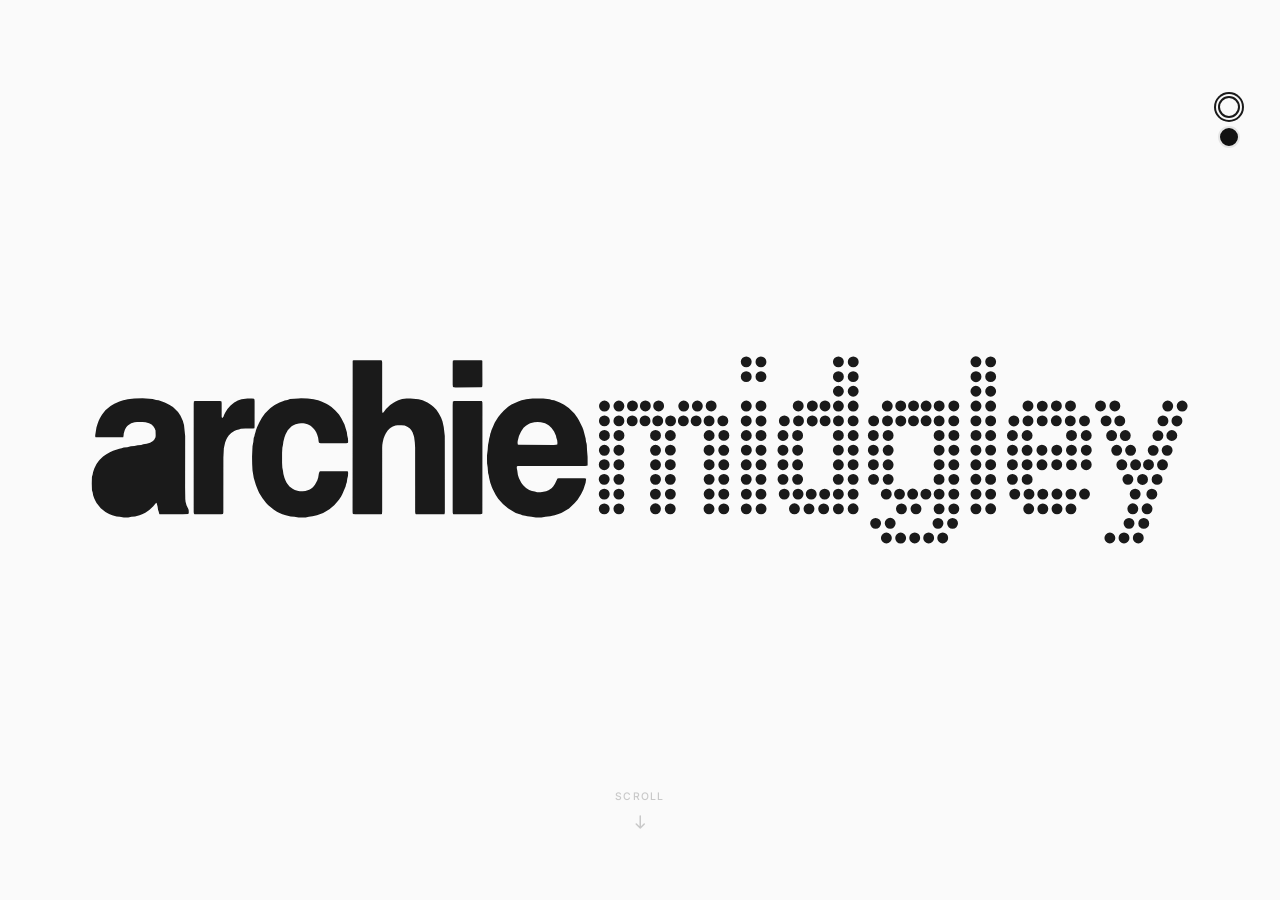
==== commit e177690e: "Draw hero "archie" from a traced vector outline for crisp edges Replaces the upscaled bitmap mask wi" ====
--- a/index.html
+++ b/index.html
@@ -4,7 +4,7 @@
     <meta charset="UTF-8">
     <meta name="viewport" content="width=device-width, initial-scale=1.0">
     <title>Archie Midgley - Design Engineer</title>
-    <link rel="stylesheet" href="css/style.css?v=8">
+    <link rel="stylesheet" href="css/style.css?v=10">
     <link rel="preconnect" href="https://fonts.googleapis.com">
     <link rel="preconnect" href="https://fonts.gstatic.com" crossorigin>
     <link href="https://fonts.googleapis.com/css2?family=Bebas+Neue&family=Inter:wght@300;400;500;600;700&family=Space+Grotesk:wght@400;500;600;700&display=swap" rel="stylesheet">
@@ -138,7 +138,7 @@
                     </a>
                     <a href="experience.html?id=3" class="xp__row xp__row--link" data-cursor="View">
                         <span class="xp__num">02</span>
-                        <span class="xp__company">Institute of Science Tokyo</span>
+                        <span class="xp__company">Science Tokyo</span>
                         <span class="xp__role">Soft Robotics Research Intern</span>
                         <span class="xp__date">Sep 2026 - Oct 2026</span>
                         <span class="xp__arrow" aria-hidden="true">&#8599;</span>
@@ -424,8 +424,8 @@
 
     <script src="js/cursor.js?v=5"></script>
     <script src="js/main.js?v=3"></script>
-    <script src="js/logo-data.js?v=4"></script>
-    <script src="js/warp.js?v=4"></script>
-    <script src="js/lists.js?v=2"></script>
+    <script src="js/logo-data.js?v=5"></script>
+    <script src="js/warp.js?v=5"></script>
+    <script src="js/lists.js?v=3"></script>
 </body>
 </html>
--- a/css/style.css
+++ b/css/style.css
@@ -42,6 +42,9 @@
 
 html {
     font-size: 16px;
+    -webkit-text-size-adjust: 100%;
+    text-size-adjust: 100%;
+    -webkit-tap-highlight-color: transparent;
     scroll-behavior: smooth;
     -webkit-font-smoothing: antialiased;
     -moz-osx-font-smoothing: grayscale;
@@ -105,6 +108,7 @@
     line-height: 1.6;
     overflow: hidden;
     height: 100vh;
+    height: 100dvh;
     width: 100vw;
 }
 
@@ -335,6 +339,7 @@
 /* --- Main Content --- */
 .main {
     height: 100vh;
+    height: 100dvh;
     overflow: hidden;
     position: relative;
 }
@@ -346,7 +351,9 @@
     left: 0;
     width: 100%;
     height: 100vh;
+    height: 100dvh;
     overflow-y: auto;
+    overscroll-behavior: contain;
     padding: calc(var(--nav-height) + var(--space-md)) var(--space-lg) var(--space-lg);
     opacity: 0;
     visibility: hidden;
@@ -425,6 +432,7 @@
 .hero {
     width: 100%;
     height: 100vh;
+    height: 100dvh;
     display: flex;
     align-items: center;
     justify-content: center;
@@ -1463,6 +1471,15 @@
         max-width: 320px;
     }
 
+    /* Shorter on phones: square crop that trims the empty wall above */
+    .about__image-wrapper {
+        aspect-ratio: 1 / 1;
+    }
+
+    .about__image {
+        object-position: center 75%;
+    }
+
     .about__details {
         gap: var(--space-xs);
     }
@@ -1725,11 +1742,15 @@
     transform: translate(3px, -3px);
 }
 
+/* Entries with their own page link straight to it, so never expand */
+.xp__row--link .xp__detail {
+    display: none;
+}
+
 @media (hover: hover) and (pointer: fine) and (min-width: 769px) {
     /* The photo already shows in the row; clicking an entry without its
        own page opens just the description and tags. */
-    .xp__thumb,
-    .xp__row--link .xp__detail {
+    .xp__thumb {
         display: none;
     }
 
@@ -2023,3 +2044,51 @@
 .cursor--label .cursor__label {
     opacity: 1;
 }
+
+/* ============================================
+   PHONES (iPhone and similar)
+   ============================================ */
+@media (max-width: 768px) {
+    /* The opening screen fills the visible screen exactly; the generic
+       section padding above would otherwise make it scroll. */
+    .section.section--hero {
+        padding: 0;
+    }
+
+    /* Solid bar so content scrolls cleanly underneath the menu button */
+    .nav {
+        background: var(--color-bg);
+    }
+
+    /* The section dots sat on top of text at this width */
+    .progress {
+        display: none;
+    }
+
+    /* Theme toggle moves into the top bar, replacing the section label
+       (the big page title already says where you are). */
+    .nav__indicator {
+        display: none;
+    }
+
+    .theme-switcher,
+    body.hero-active .theme-switcher {
+        top: calc(var(--nav-height) / 2);
+        right: var(--space-md);
+        transform: translateY(-50%);
+        flex-direction: row;
+        gap: 12px;
+    }
+
+    .theme-switcher__btn {
+        width: 24px;
+        height: 24px;
+    }
+}
+
+@media (max-width: 480px) {
+    .theme-switcher,
+    body.hero-active .theme-switcher {
+        right: var(--space-sm);
+    }
+}
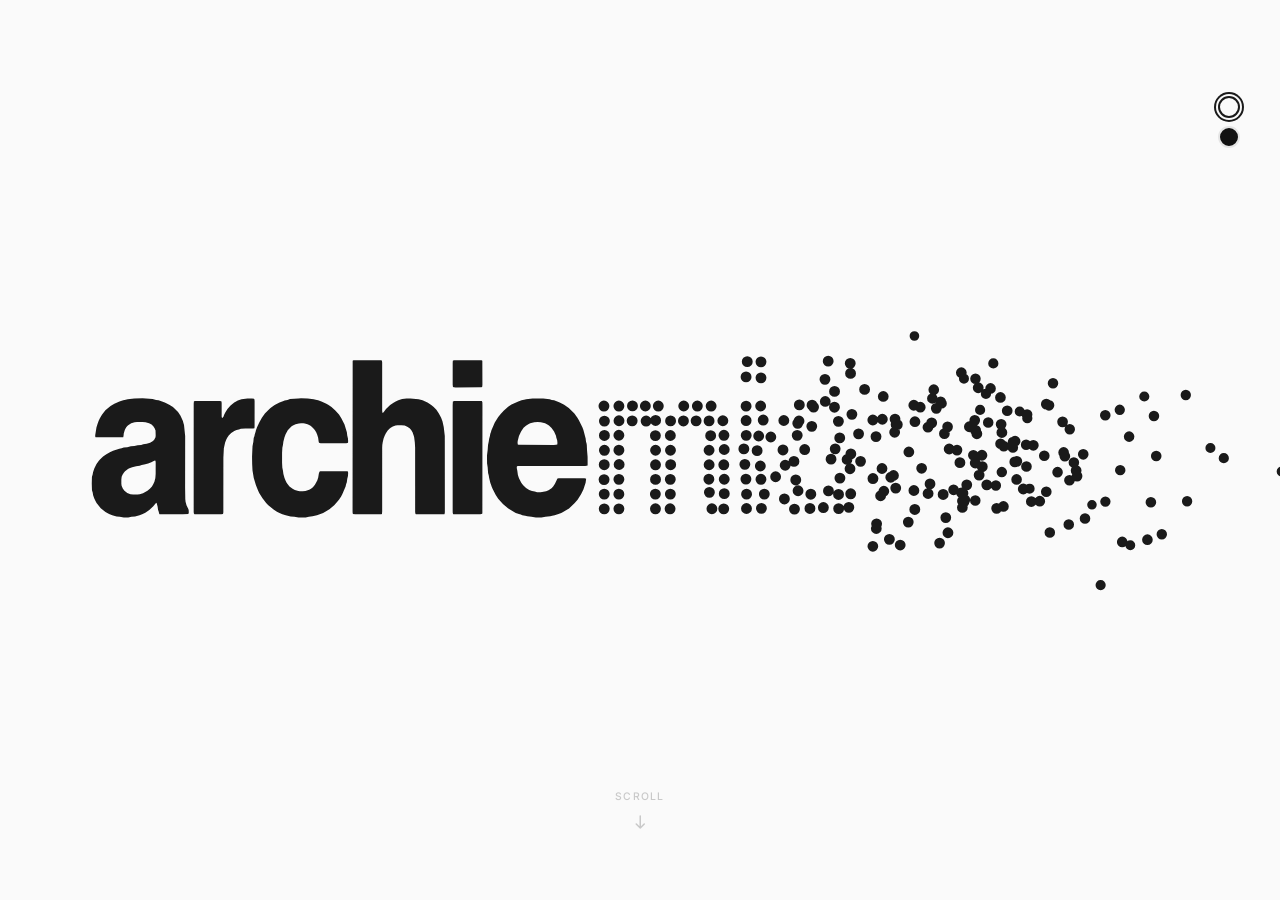
==== commit f02a523b: "Logo assembly intro, magnetic links, and restore the hole in the "a" - Opening screen: "midgley" dot" ====
--- a/index.html
+++ b/index.html
@@ -12,7 +12,7 @@
 <body>
     <!-- Navigation -->
     <nav class="nav" id="nav">
-        <div class="nav__logo" id="menuToggle" aria-label="Toggle menu">
+        <div class="nav__logo" id="menuToggle" aria-label="Toggle menu" data-magnetic="0.4">
             <svg class="nav__icon" id="navIcon" viewBox="0 0 40 40" width="40" height="40">
                 <line class="bar bar--left"  x1="8"  y1="28" x2="32" y2="28" stroke-width="2" stroke-linecap="round"/>
                 <line class="bar bar--right" x1="8"  y1="20" x2="32" y2="20" stroke-width="2" stroke-linecap="round"/>
@@ -383,15 +383,15 @@
                     <div class="contact__links">
                         <a href="mailto:midgleyarchie@gmail.com" class="contact__link">
                             <span class="contact__link-label">Email</span>
-                            <span class="contact__link-value">midgleyarchie@gmail.com</span>
+                            <span class="contact__link-value" data-magnetic="0.25">midgleyarchie@gmail.com</span>
                         </a>
                         <a href="tel:+447512574099" class="contact__link">
                             <span class="contact__link-label">Phone</span>
-                            <span class="contact__link-value">+44 7512 574099</span>
+                            <span class="contact__link-value" data-magnetic="0.25">+44 7512 574099</span>
                         </a>
                         <a href="https://linkedin.com/in/archie-midgley" target="_blank" rel="noopener" class="contact__link">
                             <span class="contact__link-label">LinkedIn</span>
-                            <span class="contact__link-value">linkedin.com/in/archie-midgley</span>
+                            <span class="contact__link-value" data-magnetic="0.25">linkedin.com/in/archie-midgley</span>
                         </a>
                     </div>
                 </div>
@@ -424,8 +424,9 @@
 
     <script src="js/cursor.js?v=5"></script>
     <script src="js/main.js?v=3"></script>
-    <script src="js/logo-data.js?v=5"></script>
-    <script src="js/warp.js?v=5"></script>
+    <script src="js/logo-data.js?v=6"></script>
+    <script src="js/warp.js?v=6"></script>
     <script src="js/lists.js?v=3"></script>
+    <script src="js/magnetic.js?v=1"></script>
 </body>
 </html>
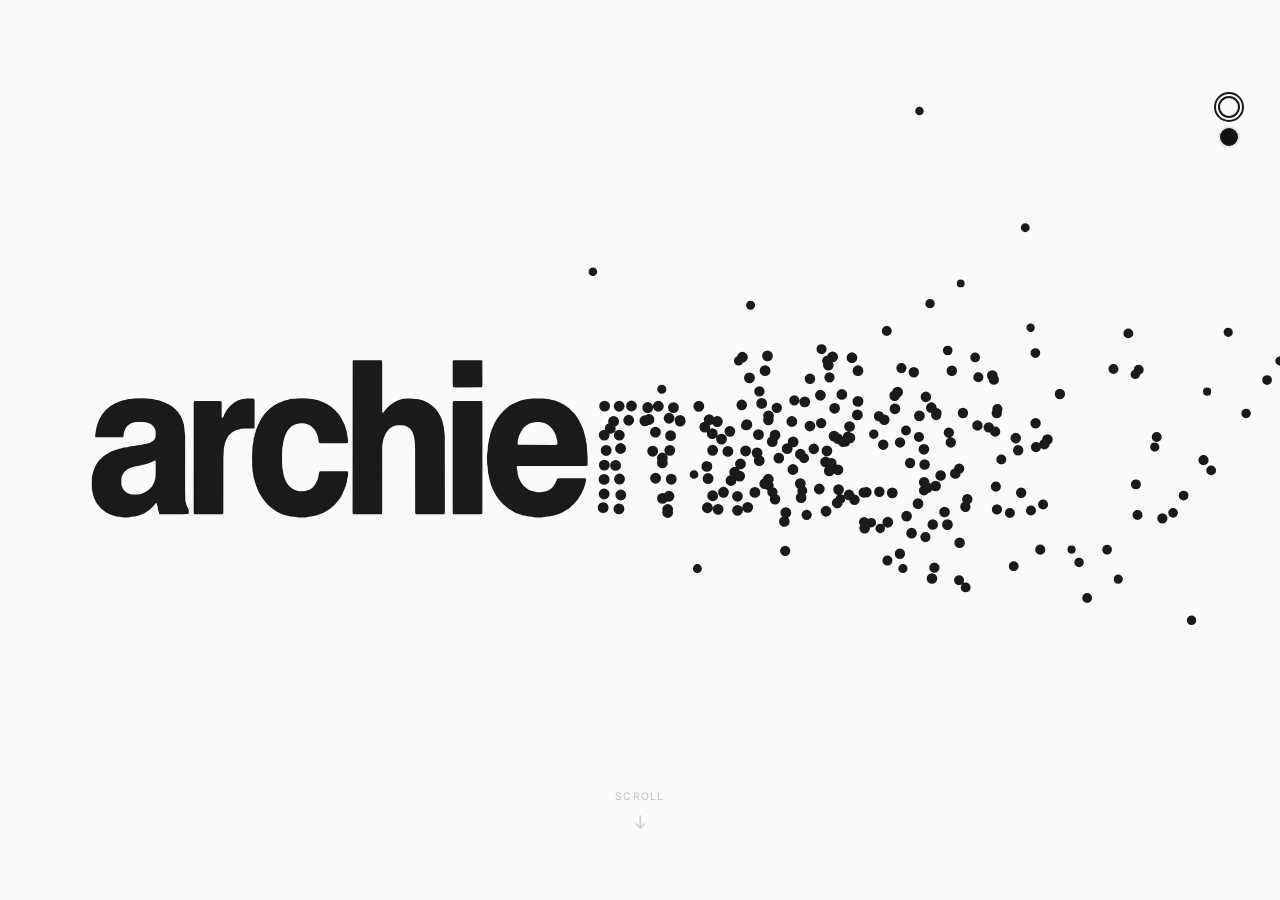
==== commit 94276956: "Show Byte cap, give LumaPath tile left breathing room, align About photo - Byte render anchored to t" ====
--- a/index.html
+++ b/index.html
@@ -4,7 +4,7 @@
     <meta charset="UTF-8">
     <meta name="viewport" content="width=device-width, initial-scale=1.0">
     <title>Archie Midgley - Design Engineer</title>
-    <link rel="stylesheet" href="css/style.css?v=10">
+    <link rel="stylesheet" href="css/style.css?v=12">
     <link rel="preconnect" href="https://fonts.googleapis.com">
     <link rel="preconnect" href="https://fonts.gstatic.com" crossorigin>
     <link href="https://fonts.googleapis.com/css2?family=Bebas+Neue&family=Inter:wght@300;400;500;600;700&family=Space+Grotesk:wght@400;500;600;700&display=swap" rel="stylesheet">
@@ -93,19 +93,19 @@
                             <p>Currently in my final year of study, I am driven to create products where form, function, and manufacturing logic work as one cohesive system.</p>
                             <p>My work spans product design, industrial design, and medical engineering - always with a focus on simplicity and purpose.</p>
                         </div>
-                        <div class="about__details">
-                            <div class="about__detail">
-                                <span class="about__label">Location</span>
-                                <span class="about__value">London, United Kingdom</span>
-                            </div>
-                            <div class="about__detail">
-                                <span class="about__label">Discipline</span>
-                                <span class="about__value">Design Engineering (MEng)</span>
-                            </div>
-                            <div class="about__detail">
-                                <span class="about__label">Focus</span>
-                                <span class="about__value">Product &amp; Industrial Design</span>
-                            </div>
+                    </div>
+                    <div class="about__details">
+                        <div class="about__detail">
+                            <span class="about__label">Location</span>
+                            <span class="about__value">London, United Kingdom</span>
+                        </div>
+                        <div class="about__detail">
+                            <span class="about__label">Discipline</span>
+                            <span class="about__value">Design Engineering (MEng)</span>
+                        </div>
+                        <div class="about__detail">
+                            <span class="about__label">Focus</span>
+                            <span class="about__value">Product &amp; Industrial Design</span>
                         </div>
                     </div>
                 </div>
@@ -225,10 +225,10 @@
                 </div>
                 <div class="projects__grid">
 
-                    <a href="project.html?id=1" class="project__card" data-cursor="View">
-                        <div class="project__inner">
-                            <div class="project__image-wrapper">
-                                <img src="images/project-01.jpg" data-dark-src="images/project-01-dark.jpg" alt="Project 1" class="project__image" onerror="this.parentElement.classList.add('placeholder')">
+                    <a href="project.html?id=1" class="project__card project__card--fit" data-cursor="View">
+                        <div class="project__inner">
+                            <div class="project__image-wrapper">
+                                <img src="images/project-01.jpg?v=2" data-dark-src="images/project-01-dark.jpg?v=2" alt="Project 1" class="project__image" onerror="this.parentElement.classList.add('placeholder')">
                                 <div class="project__image-placeholder"><span>Project Image</span></div>
                             </div>
                             <div class="project__glare" aria-hidden="true"></div>
--- a/css/style.css
+++ b/css/style.css
@@ -2092,3 +2092,60 @@
         right: var(--space-sm);
     }
 }
+
+/* ============================================
+   ABOUT: photo ends exactly at the line above Location
+   The details sit in their own grid row, so the photo (row 1) stretches to
+   the height of the headline + bio and is cropped from the top.
+   ============================================ */
+@media (min-width: 769px) {
+    .about__grid {
+        row-gap: 0;
+    }
+
+    .about__portrait {
+        grid-column: 1;
+        grid-row: 1;
+        height: 100%;
+    }
+
+    .about__content {
+        grid-column: 2;
+        grid-row: 1;
+    }
+
+    .about__details {
+        grid-column: 2;
+        grid-row: 2;
+        margin-top: 0;
+    }
+
+    .about__image-wrapper {
+        aspect-ratio: auto;
+        height: 100%;
+        min-height: 320px;
+    }
+
+    /* Out of flow, so the photo never sets the row height - the text does */
+    .about__image {
+        position: absolute;
+        inset: 0;
+        object-position: center 75%;
+    }
+}
+
+/* LumaPath tile: show the whole render (shifted right with white space on
+   the left) instead of cropping it; the tile matches the render's plain
+   background, so the edges are invisible. */
+.project__card--fit .project__image-wrapper {
+    background: #FEFEFE;
+}
+
+body.dark .project__card--fit .project__image-wrapper {
+    background: #000000;
+}
+
+.project__card--fit .project__inner .project__image {
+    object-fit: contain;
+    object-position: right center;
+}
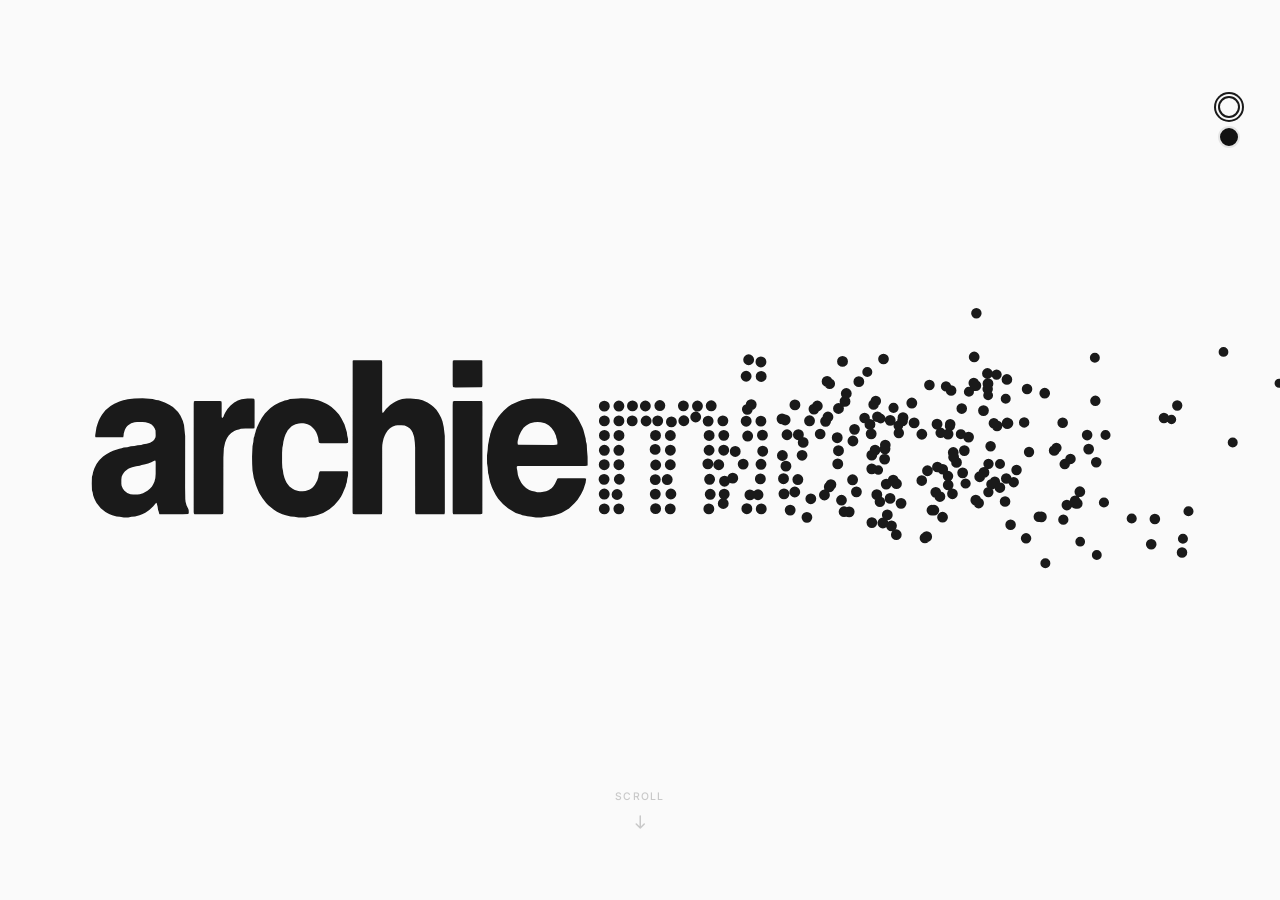
==== commit 536ac7cd: "Orthoson role: Medical Design Engineer Co-Authored-By: Claude Opus 5.5 <noreply@anthropic.com>" ====
--- a/index.html
+++ b/index.html
@@ -154,7 +154,7 @@
                     <a href="experience.html?id=2" class="xp__row xp__row--link" data-cursor="View">
                         <span class="xp__num">03</span>
                         <span class="xp__company">Orthoson</span>
-                        <span class="xp__role">Design Engineer</span>
+                        <span class="xp__role">Medical Design Engineer</span>
                         <span class="xp__date">Mar 2026 - Sep 2026</span>
                         <span class="xp__arrow" aria-hidden="true">&#8599;</span>
                         <div class="xp__detail">
